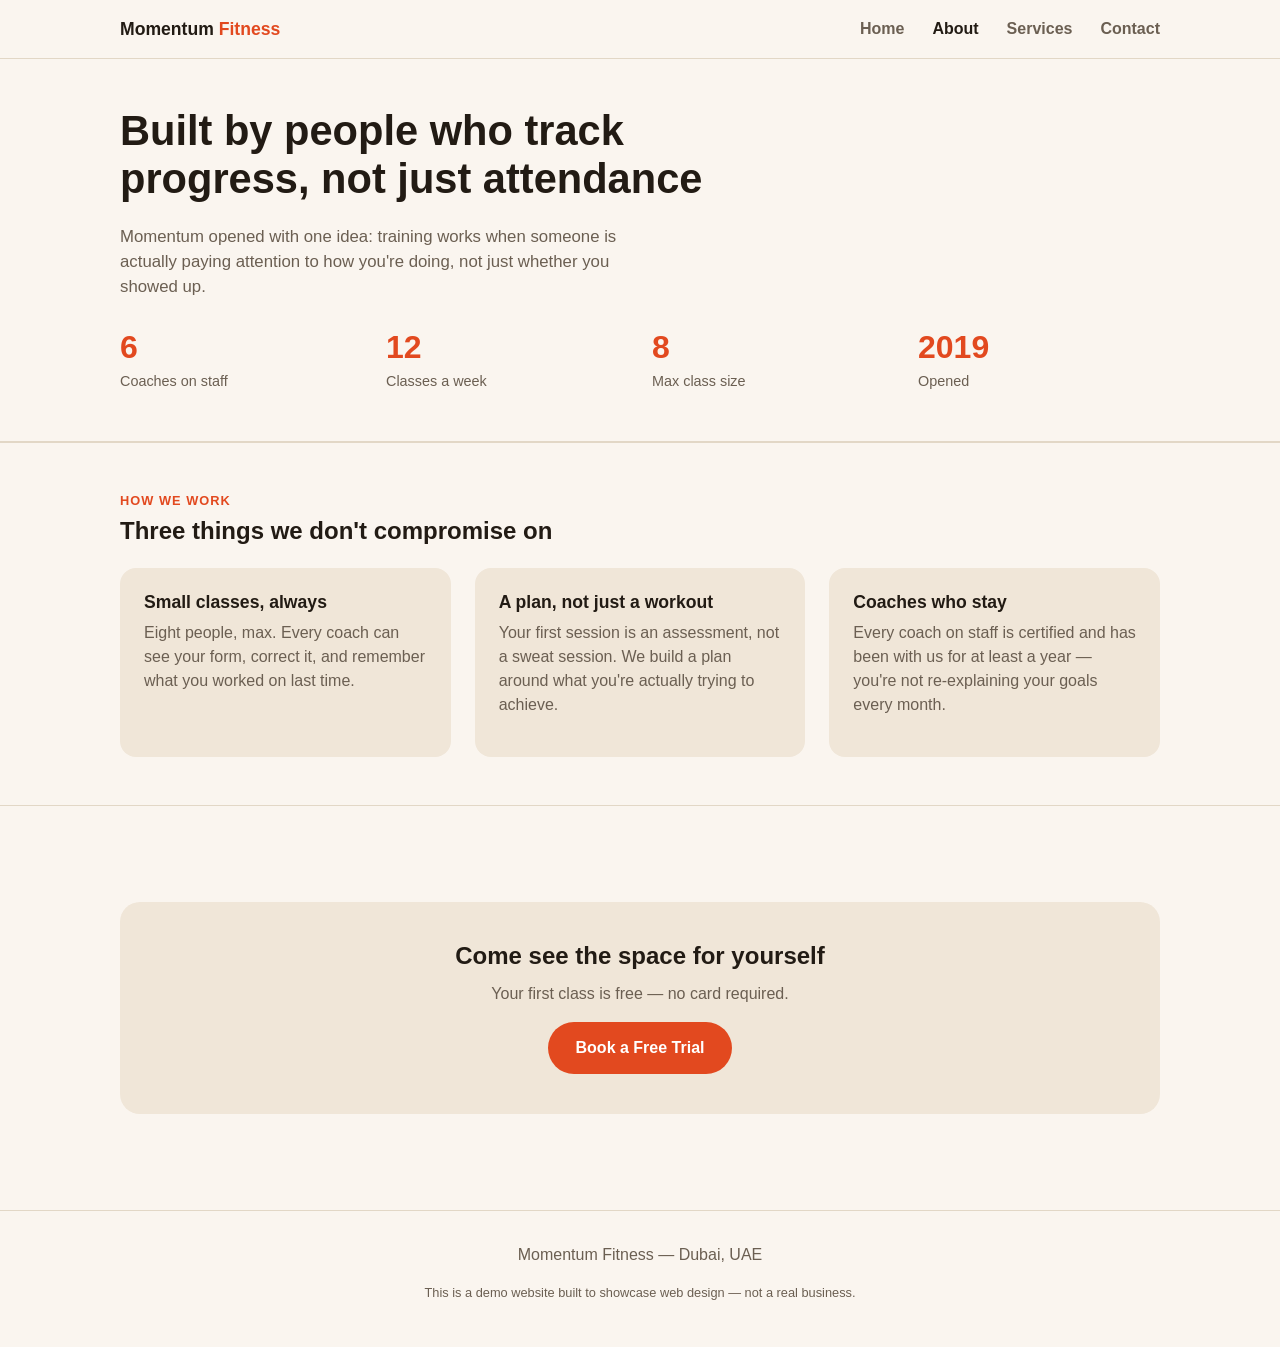
==== about.html @ da61cc1c "Add About, Services, and Contact pages with working form - About: stats strip, 3 value blocks (small" ====
<!DOCTYPE html>
<html lang="en">
<head>
  <meta charset="UTF-8">
  <meta name="viewport" content="width=device-width, initial-scale=1.0">
  <title>About Momentum Fitness | Boutique Gym in Dubai</title>
  <meta name="description" content="Momentum Fitness is a boutique training studio in Dubai built around small classes, certified coaches, and real progress tracking — not a treadmill queue.">
  <link rel="stylesheet" href="style.css">
</head>
<body>

  <nav class="nav">
    <div class="container">
      <a href="index.html" class="nav-logo">Momentum <span>Fitness</span></a>
      <ul class="nav-links">
        <li><a href="index.html">Home</a></li>
        <li><a href="about.html" class="active">About</a></li>
        <li><a href="services.html">Services</a></li>
        <li><a href="contact.html">Contact</a></li>
      </ul>
      <button class="nav-toggle" aria-label="Open menu">&#9776;</button>
    </div>
    <div class="nav-mobile-menu">
      <a href="index.html">Home</a>
      <a href="about.html">About</a>
      <a href="services.html">Services</a>
      <a href="contact.html">Contact</a>
    </div>
  </nav>

  <header class="page-hero">
    <div class="container">
      <h1>Built by people who track progress, not just attendance</h1>
      <p>Momentum opened with one idea: training works when someone is actually paying attention to how you're doing, not just whether you showed up.</p>
      <div class="stat-strip">
        <div><div class="stat-num">6</div><div class="stat-label">Coaches on staff</div></div>
        <div><div class="stat-num">12</div><div class="stat-label">Classes a week</div></div>
        <div><div class="stat-num">8</div><div class="stat-label">Max class size</div></div>
        <div><div class="stat-num">2019</div><div class="stat-label">Opened</div></div>
      </div>
    </div>
  </header>

  <section class="section">
    <div class="container">
      <p class="section-label">How we work</p>
      <h2>Three things we don't compromise on</h2>
      <div class="values-row">
        <div class="value-block">
          <h3>Small classes, always</h3>
          <p>Eight people, max. Every coach can see your form, correct it, and remember what you worked on last time.</p>
        </div>
        <div class="value-block">
          <h3>A plan, not just a workout</h3>
          <p>Your first session is an assessment, not a sweat session. We build a plan around what you're actually trying to achieve.</p>
        </div>
        <div class="value-block">
          <h3>Coaches who stay</h3>
          <p>Every coach on staff is certified and has been with us for at least a year — you're not re-explaining your goals every month.</p>
        </div>
      </div>
    </div>
  </section>

  <section class="section">
    <div class="container">
      <div class="cta-banner">
        <h2>Come see the space for yourself</h2>
        <p>Your first class is free — no card required.</p>
        <a href="contact.html" class="btn">Book a Free Trial</a>
      </div>
    </div>
  </section>

  <footer>
    <div class="container">
      <p>Momentum Fitness — Dubai, UAE</p>
      <p class="demo-note">This is a demo website built to showcase web design — not a real business.</p>
    </div>
  </footer>

  <div class="sticky-cta">
    <a href="contact.html" class="btn">Book a Free Trial</a>
  </div>

  <script src="script.js"></script>
</body>
</html>
---- style.css ----
/* ===== Base / theme ===== */
:root {
  --bg: #faf5ef;
  --bg-elevated: #f0e6d8;
  --text: #221b14;
  --text-muted: #6b5f52;
  --accent: #e2491f;
  --accent-ink: #ffffff;
  --border: #e2d7c6;
  --max-width: 1080px;
}

* {
  box-sizing: border-box;
}

body {
  margin: 0;
  font-family: -apple-system, "Helvetica Neue", Arial, sans-serif;
  background: var(--bg);
  color: var(--text);
  line-height: 1.5;
}

h1, h2, h3 {
  font-weight: 800;
  line-height: 1.15;
  margin: 0 0 0.5em;
}

p {
  color: var(--text-muted);
  margin: 0 0 1em;
}

a {
  color: inherit;
}

img {
  max-width: 100%;
  display: block;
}

.container {
  max-width: var(--max-width);
  margin: 0 auto;
  padding: 0 20px;
}

/* ===== Buttons ===== */
.btn {
  display: inline-block;
  padding: 14px 28px;
  border-radius: 999px;
  background: var(--accent);
  color: var(--accent-ink);
  font-weight: 700;
  text-decoration: none;
  border: none;
  cursor: pointer;
  font-size: 1rem;
  transition: transform 0.15s ease;
}

.btn:hover {
  transform: translateY(-1px);
}

.btn-outline {
  background: transparent;
  color: var(--text);
  border: 1px solid var(--border);
}

/* ===== Nav ===== */
.nav {
  position: sticky;
  top: 0;
  background: rgba(250, 245, 239, 0.95);
  border-bottom: 1px solid var(--border);
  z-index: 100;
}

.nav .container {
  display: flex;
  align-items: center;
  justify-content: space-between;
  padding-top: 16px;
  padding-bottom: 16px;
}

.nav-logo {
  font-weight: 800;
  font-size: 1.1rem;
  text-decoration: none;
  color: var(--text);
}

.nav-logo span {
  color: var(--accent);
}

.nav-links {
  display: none;
  list-style: none;
  gap: 28px;
  margin: 0;
  padding: 0;
}

.nav-links a {
  text-decoration: none;
  color: var(--text-muted);
  font-weight: 600;
}

.nav-links a:hover,
.nav-links a.active {
  color: var(--text);
}

.nav-toggle {
  background: none;
  border: 1px solid var(--border);
  border-radius: 8px;
  color: var(--text);
  font-size: 1.3rem;
  padding: 6px 12px;
  cursor: pointer;
}

.nav-mobile-menu {
  display: none;
  flex-direction: column;
  gap: 16px;
  padding: 0 20px 20px;
}

.nav-mobile-menu.open {
  display: flex;
}

.nav-mobile-menu a {
  text-decoration: none;
  color: var(--text);
  font-weight: 600;
}

/* ===== Hero ===== */
.hero {
  padding: 64px 0 56px;
  text-align: center;
}

.hero h1 {
  font-size: 2.2rem;
  margin-bottom: 0.4em;
}

.hero p {
  font-size: 1.1rem;
  max-width: 520px;
  margin-left: auto;
  margin-right: auto;
}

.hero-ctas {
  margin-top: 28px;
  display: flex;
  flex-direction: column;
  gap: 12px;
  align-items: center;
}

/* ===== Section ===== */
.section {
  padding: 48px 0;
  border-top: 1px solid var(--border);
}

.section-label {
  color: var(--accent);
  text-transform: uppercase;
  font-size: 0.8rem;
  font-weight: 700;
  letter-spacing: 0.08em;
  margin-bottom: 0.5em;
}

/* ===== Feature list (intro + divided rows, not matching cards) ===== */
.feature-layout {
  display: grid;
  grid-template-columns: 1fr;
  gap: 32px;
  margin-top: 24px;
}

.feature-intro h2 {
  font-size: 1.8rem;
}

.feature-list {
  display: flex;
  flex-direction: column;
}

.feature-item {
  display: flex;
  gap: 16px;
  padding: 20px 0;
  border-top: 1px solid var(--border);
}

.feature-item:first-child {
  border-top: none;
}

.feature-icon {
  font-size: 1.6rem;
  flex-shrink: 0;
}

.feature-item h3 {
  font-size: 1.05rem;
  margin-bottom: 4px;
}

.feature-item p {
  margin: 0;
}

/* ===== CTA banner ===== */
.cta-banner {
  background: var(--bg-elevated);
  border-radius: 20px;
  padding: 40px 24px;
  text-align: center;
  margin: 48px 0;
}

.cta-banner h2 {
  font-size: 1.5rem;
}

/* ===== Footer ===== */
footer {
  border-top: 1px solid var(--border);
  padding: 32px 0;
  text-align: center;
}

.demo-note {
  font-size: 0.8rem;
  color: var(--text-muted);
  margin-top: 8px;
}

/* ===== Page header (About / Services / Contact) ===== */
.page-hero {
  padding: 48px 0 40px;
  border-bottom: 1px solid var(--border);
}

.page-hero h1 {
  font-size: 2rem;
  max-width: 600px;
}

.page-hero p {
  font-size: 1.05rem;
  max-width: 540px;
}

/* ===== About: stat strip + values ===== */
.stat-strip {
  display: grid;
  grid-template-columns: repeat(2, 1fr);
  gap: 24px;
  margin: 24px 0 8px;
}

.stat-strip .stat-num {
  font-size: 2rem;
  font-weight: 800;
  color: var(--accent);
}

.stat-strip .stat-label {
  font-size: 0.9rem;
  color: var(--text-muted);
}

.values-row {
  display: flex;
  flex-direction: column;
  gap: 24px;
  margin-top: 24px;
}

.value-block {
  padding: 24px;
  background: var(--bg-elevated);
  border-radius: 16px;
}

.value-block h3 {
  font-size: 1.1rem;
}

/* ===== Services: pricing ===== */
.pricing-grid {
  display: grid;
  grid-template-columns: 1fr;
  gap: 20px;
  margin-top: 24px;
}

.price-card {
  border: 1px solid var(--border);
  border-radius: 16px;
  padding: 28px 24px;
  background: var(--bg);
}

.price-card.featured {
  background: var(--accent);
  color: var(--accent-ink);
  border-color: var(--accent);
}

.price-card.featured p,
.price-card.featured .price-amount small {
  color: var(--accent-ink);
  opacity: 0.85;
}

.price-card h3 {
  font-size: 1.1rem;
  margin-bottom: 4px;
}

.price-amount {
  font-size: 2rem;
  font-weight: 800;
  margin: 8px 0;
}

.price-amount small {
  font-size: 0.95rem;
  font-weight: 600;
  color: var(--text-muted);
}

.price-card ul {
  list-style: none;
  padding: 0;
  margin: 16px 0 20px;
}

.price-card li {
  padding: 6px 0;
  font-size: 0.92rem;
}

.price-card .btn,
.price-card .btn-outline {
  width: 100%;
  text-align: center;
}

.price-card.featured .btn {
  background: var(--accent-ink);
  color: var(--accent);
}

.class-list {
  display: flex;
  flex-direction: column;
  margin-top: 24px;
}

/* ===== Contact: form ===== */
.contact-layout {
  display: grid;
  grid-template-columns: 1fr;
  gap: 40px;
  margin-top: 24px;
}

.contact-info h3 {
  font-size: 1rem;
  margin: 20px 0 4px;
}

.contact-info h3:first-child {
  margin-top: 0;
}

.contact-info p {
  margin: 0 0 4px;
}

.form-field {
  margin-bottom: 18px;
}

.form-field label {
  display: block;
  font-weight: 600;
  font-size: 0.9rem;
  margin-bottom: 6px;
}

.form-field input,
.form-field textarea {
  width: 100%;
  padding: 12px 14px;
  border-radius: 10px;
  border: 1px solid var(--border);
  background: var(--bg-elevated);
  color: var(--text);
  font-family: inherit;
  font-size: 1rem;
}

.form-field textarea {
  resize: vertical;
  min-height: 110px;
}

.form-success {
  display: none;
  padding: 16px;
  border-radius: 12px;
  background: var(--bg-elevated);
  border: 1px solid var(--accent);
}

.form-success.show {
  display: block;
}

.contact-form.hide {
  display: none;
}

/* ===== Mobile sticky CTA ===== */
.sticky-cta {
  position: fixed;
  bottom: 0;
  left: 0;
  right: 0;
  padding: 12px 20px;
  background: var(--bg);
  border-top: 1px solid var(--border);
  z-index: 100;
}

.sticky-cta .btn {
  width: 100%;
  text-align: center;
}

/* ===== Desktop (min-width = mobile-first) ===== */
@media (min-width: 760px) {
  .nav-links {
    display: flex;
  }

  .nav-toggle,
  .nav-mobile-menu {
    display: none;
  }

  .hero h1 {
    font-size: 3rem;
  }

  .hero-ctas {
    flex-direction: row;
    justify-content: center;
  }

  .feature-layout {
    grid-template-columns: 1fr 1.4fr;
    gap: 64px;
  }

  .page-hero h1 {
    font-size: 2.6rem;
  }

  .stat-strip {
    grid-template-columns: repeat(4, 1fr);
  }

  .values-row {
    flex-direction: row;
  }

  .value-block {
    flex: 1;
  }

  .pricing-grid {
    grid-template-columns: repeat(3, 1fr);
  }

  .contact-layout {
    grid-template-columns: 1fr 1.3fr;
  }

  .sticky-cta {
    display: none;
  }
}
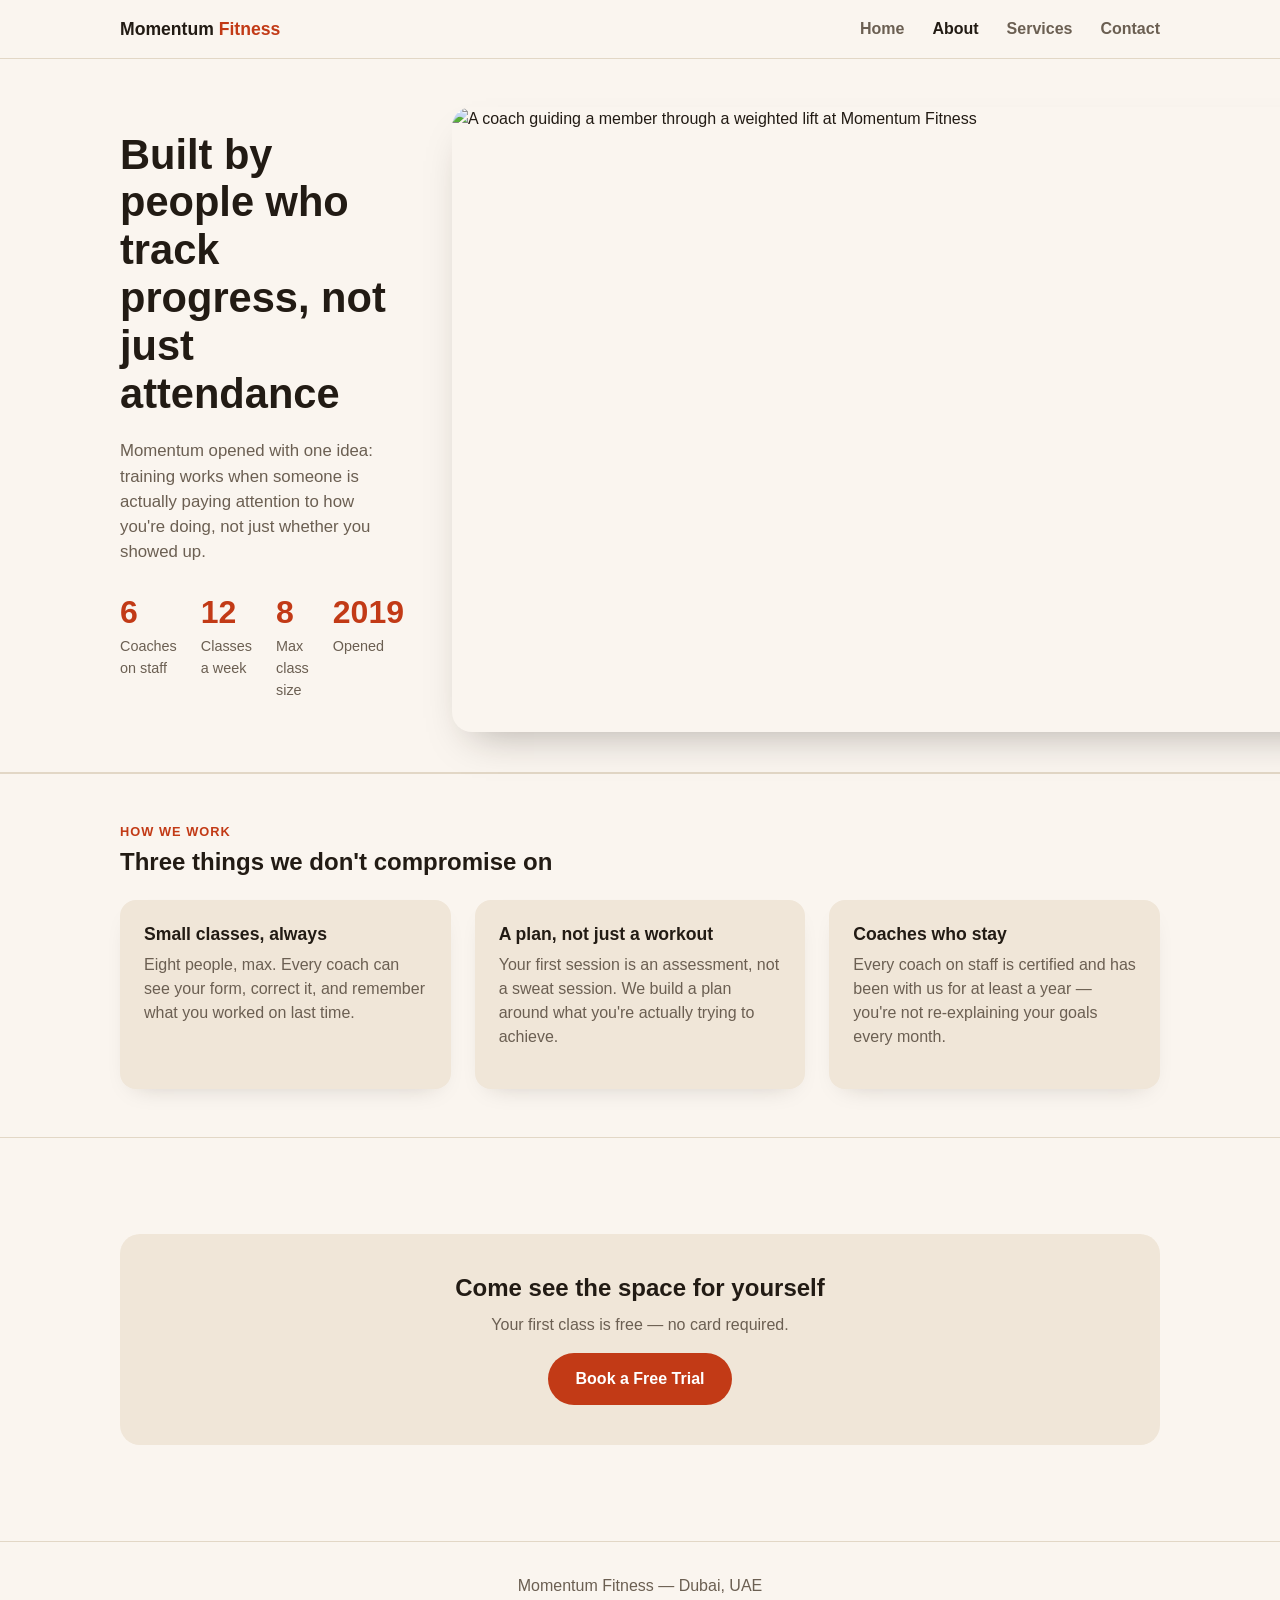
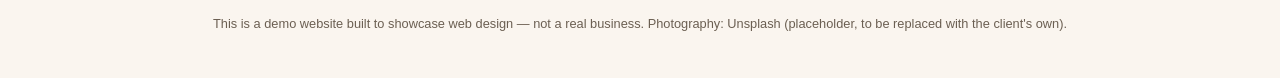
==== commit 6a69776a: "Add real photography and visual depth to fix low-quality feel User feedback: site felt low quality /" ====
--- a/about.html
+++ b/about.html
@@ -29,14 +29,19 @@
   </nav>
 
   <header class="page-hero">
-    <div class="container">
-      <h1>Built by people who track progress, not just attendance</h1>
-      <p>Momentum opened with one idea: training works when someone is actually paying attention to how you're doing, not just whether you showed up.</p>
-      <div class="stat-strip">
-        <div><div class="stat-num">6</div><div class="stat-label">Coaches on staff</div></div>
-        <div><div class="stat-num">12</div><div class="stat-label">Classes a week</div></div>
-        <div><div class="stat-num">8</div><div class="stat-label">Max class size</div></div>
-        <div><div class="stat-num">2019</div><div class="stat-label">Opened</div></div>
+    <div class="container page-hero-grid">
+      <div>
+        <h1>Built by people who track progress, not just attendance</h1>
+        <p>Momentum opened with one idea: training works when someone is actually paying attention to how you're doing, not just whether you showed up.</p>
+        <div class="stat-strip">
+          <div><div class="stat-num">6</div><div class="stat-label">Coaches on staff</div></div>
+          <div><div class="stat-num">12</div><div class="stat-label">Classes a week</div></div>
+          <div><div class="stat-num">8</div><div class="stat-label">Max class size</div></div>
+          <div><div class="stat-num">2019</div><div class="stat-label">Opened</div></div>
+        </div>
+      </div>
+      <div class="page-hero-media hero-media">
+        <img src="https://images.unsplash.com/photo-1761839258420-5c3e2f2e2a74?w=1000&q=80&auto=format&fit=crop" alt="A coach guiding a member through a weighted lift at Momentum Fitness" width="1000" height="625" loading="eager">
       </div>
     </div>
   </header>
@@ -75,7 +80,7 @@
   <footer>
     <div class="container">
       <p>Momentum Fitness — Dubai, UAE</p>
-      <p class="demo-note">This is a demo website built to showcase web design — not a real business.</p>
+      <p class="demo-note">This is a demo website built to showcase web design — not a real business. Photography: Unsplash (placeholder, to be replaced with the client's own).</p>
     </div>
   </footer>
 
--- a/style.css
+++ b/style.css
@@ -4,14 +4,27 @@
   --bg-elevated: #f0e6d8;
   --text: #221b14;
   --text-muted: #6b5f52;
-  --accent: #e2491f;
+  --accent: #c23a16;
   --accent-ink: #ffffff;
+  --accent-tint: #f7e3db;
   --border: #e2d7c6;
   --max-width: 1080px;
 }
 
 * {
   box-sizing: border-box;
+}
+
+.visually-hidden {
+  position: absolute;
+  width: 1px;
+  height: 1px;
+  padding: 0;
+  margin: -1px;
+  overflow: hidden;
+  clip: rect(0, 0, 0, 0);
+  white-space: nowrap;
+  border: 0;
 }
 
 body {
@@ -149,20 +162,25 @@
 
 /* ===== Hero ===== */
 .hero {
-  padding: 64px 0 56px;
-  text-align: center;
+  padding: 40px 0 0;
+}
+
+.hero-grid {
+  display: grid;
+  grid-template-columns: 1fr;
+  gap: 32px;
+  align-items: center;
+  padding-bottom: 40px;
 }
 
 .hero h1 {
-  font-size: 2.2rem;
+  font-size: 2.1rem;
   margin-bottom: 0.4em;
 }
 
 .hero p {
-  font-size: 1.1rem;
-  max-width: 520px;
-  margin-left: auto;
-  margin-right: auto;
+  font-size: 1.05rem;
+  max-width: 480px;
 }
 
 .hero-ctas {
@@ -170,7 +188,15 @@
   display: flex;
   flex-direction: column;
   gap: 12px;
-  align-items: center;
+}
+
+.hero-media img,
+.page-hero-media img {
+  width: 100%;
+  aspect-ratio: 4 / 3;
+  object-fit: cover;
+  border-radius: 20px;
+  box-shadow: 0 20px 40px -20px rgba(34, 27, 20, 0.35);
 }
 
 /* ===== Section ===== */
@@ -217,8 +243,20 @@
 }
 
 .feature-icon {
-  font-size: 1.6rem;
+  display: flex;
+  align-items: center;
+  justify-content: center;
+  width: 40px;
+  height: 40px;
+  border-radius: 10px;
+  background: var(--accent-tint);
+  color: var(--accent);
   flex-shrink: 0;
+}
+
+.feature-icon svg {
+  width: 20px;
+  height: 20px;
 }
 
 .feature-item h3 {
@@ -272,6 +310,17 @@
   max-width: 540px;
 }
 
+.page-hero-grid {
+  display: grid;
+  grid-template-columns: 1fr;
+  gap: 28px;
+  align-items: center;
+}
+
+.page-hero-media img {
+  aspect-ratio: 16 / 10;
+}
+
 /* ===== About: stat strip + values ===== */
 .stat-strip {
   display: grid;
@@ -302,6 +351,7 @@
   padding: 24px;
   background: var(--bg-elevated);
   border-radius: 16px;
+  box-shadow: 0 10px 24px -16px rgba(34, 27, 20, 0.25);
 }
 
 .value-block h3 {
@@ -321,18 +371,20 @@
   border-radius: 16px;
   padding: 28px 24px;
   background: var(--bg);
+  box-shadow: 0 10px 24px -18px rgba(34, 27, 20, 0.3);
 }
 
 .price-card.featured {
   background: var(--accent);
   color: var(--accent-ink);
   border-color: var(--accent);
+  box-shadow: 0 16px 32px -14px rgba(194, 58, 22, 0.5);
 }
 
 .price-card.featured p,
 .price-card.featured .price-amount small {
   color: var(--accent-ink);
-  opacity: 0.85;
+  opacity: 0.95;
 }
 
 .price-card h3 {
@@ -479,7 +531,16 @@
 
   .hero-ctas {
     flex-direction: row;
-    justify-content: center;
+  }
+
+  .hero-grid {
+    grid-template-columns: 1.1fr 1fr;
+    gap: 56px;
+  }
+
+  .page-hero-grid {
+    grid-template-columns: 1.2fr 1fr;
+    gap: 48px;
   }
 
   .feature-layout {
